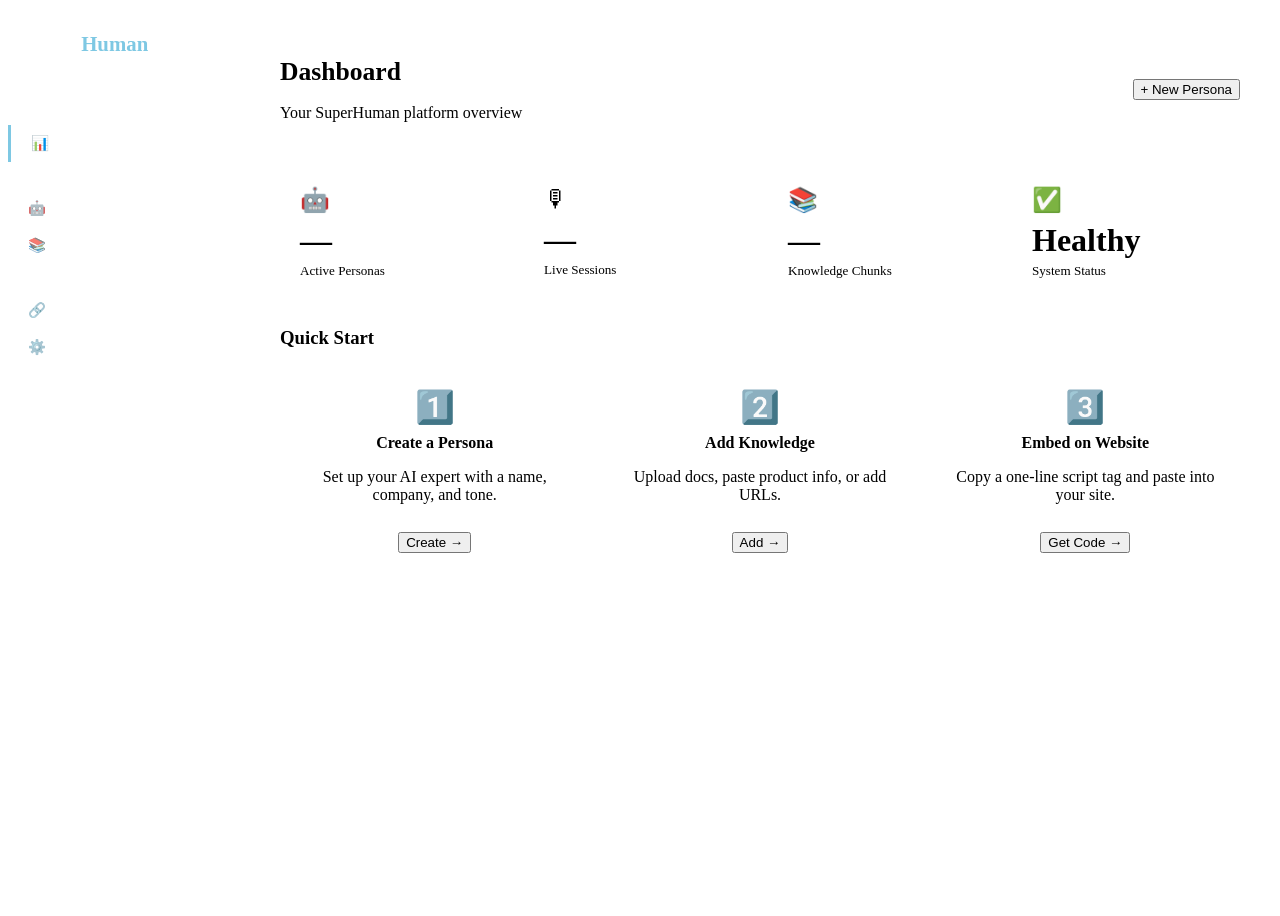
==== frontend/admin.html @ 38112d13 "Initial commit: SuperHuman AI persona platform" ====
<!DOCTYPE html>
<html lang="en">
<head>
  <meta charset="UTF-8" />
  <meta name="viewport" content="width=device-width, initial-scale=1.0" />
  <title>SuperHuman — Admin Panel</title>
  <link rel="preconnect" href="https://fonts.googleapis.com" />
  <link href="https://fonts.googleapis.com/css2?family=Inter:wght@400;500;600;700&display=swap" rel="stylesheet" />
  <link rel="stylesheet" href="/static/styles.css" />
  <style>
    body { background: var(--gray-100); padding: 0; }

    /* ── Sidebar layout ─────────────────────────────────────────── */
    .app { display: grid; grid-template-columns: 240px 1fr; min-height: 100vh; }

    .sidebar { background: var(--navy); color: white; padding: 24px 0; display: flex; flex-direction: column; }
    .sidebar-logo { padding: 0 20px 24px; font-size: 1.3rem; font-weight: 800; border-bottom: 1px solid rgba(255,255,255,0.1); }
    .sidebar-logo span { color: #7EC8E3; }
    .sidebar-menu { padding: 16px 0; flex: 1; }
    .menu-item { display: flex; align-items: center; gap: 10px; padding: 10px 20px; color: rgba(255,255,255,0.7); font-size: 0.9rem; font-weight: 500; cursor: pointer; transition: all 0.2s; text-decoration: none; }
    .menu-item:hover, .menu-item.active { color: white; background: rgba(255,255,255,0.08); border-left: 3px solid #7EC8E3; }
    .menu-item.active { background: rgba(255,255,255,0.1); }
    .menu-section { padding: 12px 20px 4px; font-size: 0.72rem; color: rgba(255,255,255,0.4); text-transform: uppercase; letter-spacing: 1px; }

    .main { padding: 32px; overflow-y: auto; }
    .page { display: none; }
    .page.active { display: block; }

    /* ── Page header ─────────────────────────────────────────────── */
    .page-header { margin-bottom: 28px; display: flex; align-items: center; justify-content: space-between; }
    .page-header h1 { font-size: 1.6rem; }
    .page-header p { color: var(--gray-600); margin-top: 4px; }

    /* ── Stats row ───────────────────────────────────────────────── */
    .stats-grid { display: grid; grid-template-columns: repeat(4, 1fr); gap: 16px; margin-bottom: 28px; }
    .stat-card { background: white; border-radius: var(--radius); padding: 20px; box-shadow: var(--shadow-sm); }
    .stat-value { font-size: 2rem; font-weight: 800; color: var(--navy); }
    .stat-label { font-size: 0.82rem; color: var(--gray-600); margin-top: 4px; }
    .stat-icon { font-size: 1.5rem; margin-bottom: 8px; }

    /* ── Persona cards ───────────────────────────────────────────── */
    .personas-grid { display: grid; grid-template-columns: repeat(auto-fill, minmax(280px, 1fr)); gap: 20px; }
    .persona-card { background: white; border-radius: var(--radius); padding: 24px; box-shadow: var(--shadow-sm); transition: box-shadow 0.2s; cursor: pointer; position: relative; }
    .persona-card:hover { box-shadow: var(--shadow-md); }
    .persona-avatar { width: 56px; height: 56px; border-radius: 50%; background: linear-gradient(135deg, #2E86AB, #1F4E79); display: flex; align-items: center; justify-content: center; font-size: 1.8rem; margin-bottom: 12px; }
    .persona-name { font-size: 1.1rem; font-weight: 700; color: var(--navy); }
    .persona-company { font-size: 0.85rem; color: var(--gray-600); }
    .persona-actions { display: flex; gap: 8px; margin-top: 16px; }
    .add-persona-card { border: 2px dashed var(--gray-300); background: transparent; box-shadow: none; display: flex; flex-direction: column; align-items: center; justify-content: center; min-height: 160px; color: var(--gray-600); gap: 8px; }
    .add-persona-card:hover { border-color: var(--accent); color: var(--accent); }

    /* ── Knowledge panel ─────────────────────────────────────────── */
    .knowledge-layout { display: grid; grid-template-columns: 1fr 380px; gap: 24px; align-items: start; }
    .tab-bar { display: flex; gap: 4px; background: var(--gray-100); padding: 4px; border-radius: var(--radius-sm); margin-bottom: 20px; }
    .tab { flex: 1; text-align: center; padding: 8px; border-radius: 4px; font-size: 0.85rem; font-weight: 600; cursor: pointer; color: var(--gray-600); }
    .tab.active { background: white; color: var(--navy); box-shadow: var(--shadow-sm); }

    /* ── Knowledge list ──────────────────────────────────────────── */
    .knowledge-list { display: flex; flex-direction: column; gap: 8px; }
    .knowledge-item { background: white; border-radius: var(--radius-sm); padding: 14px 16px; display: flex; align-items: center; justify-content: space-between; box-shadow: var(--shadow-sm); }
    .knowledge-item-title { font-weight: 600; font-size: 0.9rem; }
    .knowledge-item-meta { font-size: 0.78rem; color: var(--gray-600); margin-top: 2px; }

    /* ── Embed code ──────────────────────────────────────────────── */
    .code-block { background: #1e293b; color: #e2e8f0; border-radius: var(--radius-sm); padding: 16px; font-family: 'Fira Code', monospace; font-size: 0.82rem; line-height: 1.6; overflow-x: auto; position: relative; }
    .copy-btn { position: absolute; top: 8px; right: 8px; background: rgba(255,255,255,0.1); border: none; color: white; padding: 4px 10px; border-radius: 4px; font-size: 0.75rem; cursor: pointer; }
    .copy-btn:hover { background: rgba(255,255,255,0.2); }

    /* ── Responsive ──────────────────────────────────────────────── */
    @media (max-width: 900px) {
      .app { grid-template-columns: 1fr; }
      .sidebar { display: none; }
      .stats-grid { grid-template-columns: repeat(2, 1fr); }
      .knowledge-layout { grid-template-columns: 1fr; }
    }
  </style>
</head>
<body>
<div class="app">

  <!-- ── Sidebar ─────────────────────────────────────────────────────── -->
  <nav class="sidebar">
    <div class="sidebar-logo">Super<span>Human</span></div>
    <div class="sidebar-menu">
      <div class="menu-section">Overview</div>
      <a class="menu-item active" onclick="showPage('dashboard')">📊 Dashboard</a>
      <div class="menu-section">Personas</div>
      <a class="menu-item" onclick="showPage('personas')">🤖 Personas</a>
      <a class="menu-item" onclick="showPage('knowledge')">📚 Knowledge Base</a>
      <div class="menu-section">Integrations</div>
      <a class="menu-item" onclick="showPage('embed')">🔗 Embed Widget</a>
      <a class="menu-item" onclick="showPage('settings')">⚙️ Settings</a>
    </div>
    <div style="padding:20px;border-top:1px solid rgba(255,255,255,0.1);">
      <a href="/" class="menu-item" style="padding:8px 0;font-size:0.82rem;">← Back to Demo</a>
    </div>
  </nav>

  <!-- ── Main ────────────────────────────────────────────────────────── -->
  <main class="main">

    <!-- Dashboard -->
    <div class="page active" id="page-dashboard">
      <div class="page-header">
        <div><h1>Dashboard</h1><p>Your SuperHuman platform overview</p></div>
        <button class="btn btn-primary" onclick="showPage('personas')">+ New Persona</button>
      </div>

      <div class="stats-grid">
        <div class="stat-card">
          <div class="stat-icon">🤖</div>
          <div class="stat-value" id="stat-personas">—</div>
          <div class="stat-label">Active Personas</div>
        </div>
        <div class="stat-card">
          <div class="stat-icon">🎙</div>
          <div class="stat-value" id="stat-sessions">—</div>
          <div class="stat-label">Live Sessions</div>
        </div>
        <div class="stat-card">
          <div class="stat-icon">📚</div>
          <div class="stat-value" id="stat-knowledge">—</div>
          <div class="stat-label">Knowledge Chunks</div>
        </div>
        <div class="stat-card">
          <div class="stat-icon">✅</div>
          <div class="stat-value" style="color:var(--green);" id="stat-health">Healthy</div>
          <div class="stat-label">System Status</div>
        </div>
      </div>

      <div class="card">
        <div class="card-header"><h3>Quick Start</h3></div>
        <div style="display:grid;grid-template-columns:repeat(3,1fr);gap:16px;">
          <div style="text-align:center;padding:20px;">
            <div style="font-size:2rem;margin-bottom:8px;">1️⃣</div>
            <div style="font-weight:600;margin-bottom:4px;">Create a Persona</div>
            <p class="text-sm">Set up your AI expert with a name, company, and tone.</p>
            <button class="btn btn-ghost" style="margin-top:12px;" onclick="showPage('personas')">Create →</button>
          </div>
          <div style="text-align:center;padding:20px;">
            <div style="font-size:2rem;margin-bottom:8px;">2️⃣</div>
            <div style="font-weight:600;margin-bottom:4px;">Add Knowledge</div>
            <p class="text-sm">Upload docs, paste product info, or add URLs.</p>
            <button class="btn btn-ghost" style="margin-top:12px;" onclick="showPage('knowledge')">Add →</button>
          </div>
          <div style="text-align:center;padding:20px;">
            <div style="font-size:2rem;margin-bottom:8px;">3️⃣</div>
            <div style="font-weight:600;margin-bottom:4px;">Embed on Website</div>
            <p class="text-sm">Copy a one-line script tag and paste into your site.</p>
            <button class="btn btn-ghost" style="margin-top:12px;" onclick="showPage('embed')">Get Code →</button>
          </div>
        </div>
      </div>
    </div>

    <!-- Personas -->
    <div class="page" id="page-personas">
      <div class="page-header">
        <div><h1>Personas</h1><p>Manage your AI experts</p></div>
      </div>
      <div class="personas-grid" id="personas-grid">
        <div class="persona-card add-persona-card" onclick="openPersonaModal()">
          <div style="font-size:2rem;">➕</div>
          <div style="font-weight:600;">Create Persona</div>
          <div class="text-sm text-muted">Set up a new AI expert</div>
        </div>
      </div>
    </div>

    <!-- Knowledge -->
    <div class="page" id="page-knowledge">
      <div class="page-header">
        <div><h1>Knowledge Base</h1><p>Train your personas with product information</p></div>
      </div>
      <div style="margin-bottom:16px;">
        <label class="form-label">Select Persona</label>
        <select class="form-select" id="kb-persona-select" style="max-width:300px;" onchange="loadKnowledgeStats()">
          <option value="default">Default Persona</option>
        </select>
      </div>
      <div class="knowledge-layout">
        <div>
          <div class="tab-bar">
            <div class="tab active" onclick="switchKbTab('text', this)">✏️ Paste Text</div>
            <div class="tab" onclick="switchKbTab('url', this)">🌐 From URL</div>
            <div class="tab" onclick="switchKbTab('file', this)">📄 Upload File</div>
          </div>

          <!-- Text input -->
          <div id="kb-tab-text" class="card">
            <div class="form-group">
              <label class="form-label">Title (optional)</label>
              <input type="text" id="kb-title" class="form-input" placeholder="e.g. Product Pricing FAQ" />
            </div>
            <div class="form-group">
              <label class="form-label">Content</label>
              <textarea id="kb-text-content" class="form-textarea" style="min-height:200px;" placeholder="Paste your product documentation, FAQs, pricing details, objection handling scripts..."></textarea>
            </div>
            <button class="btn btn-primary" onclick="addKnowledge('text')">💾 Add to Knowledge Base</button>
          </div>

          <!-- URL input -->
          <div id="kb-tab-url" class="card hidden">
            <div class="form-group">
              <label class="form-label">URL to scrape</label>
              <input type="url" id="kb-url" class="form-input" placeholder="https://yoursite.com/product-page" />
            </div>
            <div class="form-group">
              <label class="form-label">Title (optional)</label>
              <input type="text" id="kb-url-title" class="form-input" placeholder="e.g. Product Overview Page" />
            </div>
            <button class="btn btn-primary" onclick="addKnowledge('url')">🌐 Fetch & Index URL</button>
          </div>

          <!-- File upload -->
          <div id="kb-tab-file" class="card hidden">
            <div id="drop-zone" style="border:2px dashed var(--gray-300);border-radius:var(--radius);padding:40px;text-align:center;cursor:pointer;transition:all 0.2s;" onclick="document.getElementById('file-input').click()">
              <div style="font-size:2.5rem;margin-bottom:8px;">📄</div>
              <div style="font-weight:600;">Drop file here or click to browse</div>
              <div class="text-sm text-muted mt-4">Supports .txt, .md, .pdf files</div>
            </div>
            <input type="file" id="file-input" style="display:none;" accept=".txt,.md,.pdf" onchange="handleFileUpload()" />
          </div>
        </div>

        <!-- Knowledge stats sidebar -->
        <div>
          <div class="card">
            <h3 style="margin-bottom:16px;">📊 Knowledge Stats</h3>
            <div style="display:flex;flex-direction:column;gap:8px;">
              <div style="display:flex;justify-content:space-between;padding:8px 0;border-bottom:1px solid var(--gray-200);">
                <span class="text-sm">Indexed Chunks</span>
                <span class="text-sm" id="kb-chunk-count" style="font-weight:700;color:var(--navy);">—</span>
              </div>
              <div style="display:flex;justify-content:space-between;padding:8px 0;border-bottom:1px solid var(--gray-200);">
                <span class="text-sm">Status</span>
                <span class="badge badge-green" id="kb-status">Active</span>
              </div>
            </div>
            <button class="btn btn-danger w-full" style="margin-top:16px;" onclick="clearKnowledge()">🗑 Clear All Knowledge</button>
          </div>

          <!-- Test retrieval -->
          <div class="card mt-4">
            <h3 style="margin-bottom:12px;">🔍 Test Retrieval</h3>
            <p class="text-sm" style="margin-bottom:12px;">Ask a question to test what your persona knows.</p>
            <div class="form-group">
              <input type="text" id="test-query" class="form-input" placeholder="What is your pricing?" />
            </div>
            <button class="btn btn-ghost w-full" onclick="testRetrieval()">Test</button>
            <div id="test-result" class="hidden" style="margin-top:12px;padding:12px;background:var(--gray-100);border-radius:var(--radius-sm);font-size:0.85rem;line-height:1.6;"></div>
          </div>
        </div>
      </div>
    </div>

    <!-- Embed Widget -->
    <div class="page" id="page-embed">
      <div class="page-header">
        <div><h1>Embed Widget</h1><p>Add your AI persona to any website in 60 seconds</p></div>
      </div>

      <div style="display:grid;grid-template-columns:1fr 1fr;gap:24px;">
        <div>
          <div class="card" style="margin-bottom:20px;">
            <h3 style="margin-bottom:4px;">1. Choose your persona</h3>
            <p class="text-sm" style="margin-bottom:12px;">Select which AI expert to show on your website.</p>
            <select class="form-select" id="embed-persona-select" onchange="updateEmbedCode()">
              <option value="default">Default Persona</option>
            </select>
          </div>

          <div class="card" style="margin-bottom:20px;">
            <h3 style="margin-bottom:4px;">2. Customize appearance</h3>
            <p class="text-sm" style="margin-bottom:12px;"></p>
            <div class="form-group">
              <label class="form-label">Button position</label>
              <select class="form-select" id="embed-position" onchange="updateEmbedCode()">
                <option value="bottom-right">Bottom right</option>
                <option value="bottom-left">Bottom left</option>
                <option value="center">Center overlay</option>
              </select>
            </div>
            <div class="form-group">
              <label class="form-label">Accent color</label>
              <input type="color" id="embed-color" value="#2E86AB" style="width:100%;height:40px;border:none;border-radius:6px;cursor:pointer;" onchange="updateEmbedCode()" />
            </div>
            <div class="form-group">
              <label class="form-label">Button label</label>
              <input type="text" id="embed-label" class="form-input" value="Talk to our AI Expert" onchange="updateEmbedCode()" />
            </div>
          </div>

          <div class="card">
            <h3 style="margin-bottom:4px;">3. Copy & paste this code</h3>
            <p class="text-sm" style="margin-bottom:12px;">Add this snippet before the closing <code>&lt;/body&gt;</code> tag of your website.</p>
            <div class="code-block" id="embed-code-block">
              <button class="copy-btn" onclick="copyEmbedCode()">Copy</button>
              <pre id="embed-code-pre"></pre>
            </div>
          </div>
        </div>

        <div class="card">
          <h3 style="margin-bottom:12px;">Preview</h3>
          <div style="background:linear-gradient(135deg,#f0f4f8,#e8ecf0);border-radius:12px;height:400px;position:relative;display:flex;align-items:flex-end;justify-content:flex-end;padding:20px;">
            <div style="text-align:center;position:absolute;top:50%;left:50%;transform:translate(-50%,-50%);color:#aaa;">
              <div style="font-size:2rem;">🌐</div>
              <div style="font-size:0.85rem;">Your website here</div>
            </div>
            <div id="embed-preview-btn" style="background:#2E86AB;color:white;padding:12px 20px;border-radius:24px;font-weight:600;font-size:0.9rem;box-shadow:0 4px 20px rgba(46,134,171,0.4);cursor:pointer;display:flex;align-items:center;gap:8px;">
              🤖 <span id="preview-btn-label">Talk to our AI Expert</span>
            </div>
          </div>
          <p class="text-sm text-muted mt-4">Widget will appear in the bottom-right corner of your website.</p>
        </div>
      </div>
    </div>

    <!-- Settings -->
    <div class="page" id="page-settings">
      <div class="page-header">
        <div><h1>Settings</h1><p>Configure your SuperHuman platform</p></div>
      </div>
      <div class="card" style="max-width:600px;">
        <h3 style="margin-bottom:16px;">API Configuration</h3>
        <div class="form-group">
          <label class="form-label">Backend URL</label>
          <input type="url" class="form-input" id="settings-api-url" placeholder="http://localhost:8000" />
          <div class="text-sm text-muted" style="margin-top:4px;">Your deployed Railway.app URL</div>
        </div>
        <button class="btn btn-primary" onclick="saveSettings()">Save Settings</button>
      </div>
    </div>

  </main>
</div>

<!-- Persona Modal -->
<div id="persona-modal" style="display:none;position:fixed;inset:0;background:rgba(0,0,0,0.5);z-index:200;align-items:center;justify-content:center;">
  <div class="card" style="width:100%;max-width:480px;margin:16px;">
    <h2 style="margin-bottom:20px;" id="modal-title">Create Persona</h2>
    <input type="hidden" id="modal-persona-id" value="" />
    <div class="form-group">
      <label class="form-label">Persona ID (unique, no spaces)</label>
      <input type="text" id="modal-id" class="form-input" placeholder="e.g. sales-rep" />
    </div>
    <div class="form-group">
      <label class="form-label">Display Name</label>
      <input type="text" id="modal-name" class="form-input" placeholder="e.g. Sarah" />
    </div>
    <div class="form-group">
      <label class="form-label">Company Name</label>
      <input type="text" id="modal-company" class="form-input" placeholder="e.g. Acme Corp" />
    </div>
    <div class="form-group">
      <label class="form-label">Tone</label>
      <select id="modal-tone" class="form-select">
        <option value="professional">Professional</option>
        <option value="friendly">Friendly</option>
        <option value="casual">Casual</option>
        <option value="formal">Formal</option>
      </select>
    </div>
    <div style="display:flex;gap:12px;margin-top:8px;">
      <button class="btn btn-primary flex-1" onclick="savePersona()">Save Persona</button>
      <button class="btn btn-ghost" onclick="closePersonaModal()">Cancel</button>
    </div>
  </div>
</div>

<div class="toast-container" id="toast-container"></div>

<script>
const API_BASE = localStorage.getItem('sh_api_url') || '';

// ── Navigation ────────────────────────────────────────────────────────────
function showPage(id) {
  document.querySelectorAll('.page').forEach(p => p.classList.remove('active'));
  document.querySelectorAll('.menu-item').forEach(m => m.classList.remove('active'));
  document.getElementById(`page-${id}`)?.classList.add('active');
  if (id === 'knowledge') loadKnowledgeStats();
  if (id === 'dashboard') loadDashboard();
  if (id === 'personas') loadPersonas();
  if (id === 'embed') { loadPersonasIntoSelects(); updateEmbedCode(); }
}

// ── Toast ─────────────────────────────────────────────────────────────────
function toast(msg, type = '') {
  const c = document.getElementById('toast-container');
  const t = document.createElement('div');
  t.className = `toast ${type}`;
  t.textContent = msg;
  c.appendChild(t);
  setTimeout(() => t.remove(), 4000);
}

// ── Dashboard ─────────────────────────────────────────────────────────────
async function loadDashboard() {
  try {
    const [health, personas] = await Promise.all([
      fetch(`${API_BASE}/health`).then(r => r.json()),
      fetch(`${API_BASE}/api/personas`).then(r => r.json()),
    ]);
    document.getElementById('stat-personas').textContent = personas.personas?.length ?? '—';
    document.getElementById('stat-sessions').textContent = health.services?.active_sessions ?? 0;
    document.getElementById('stat-health').textContent = health.status === 'healthy' ? '✅ Healthy' : '⚠ Issue';

    // Get total knowledge chunks across all personas
    let chunks = 0;
    for (const p of (personas.personas || [])) {
      const stats = await fetch(`${API_BASE}/api/knowledge/stats/${p.persona_id}`).then(r => r.json());
      chunks += stats.chunk_count || 0;
    }
    document.getElementById('stat-knowledge').textContent = chunks;
  } catch (e) { /* backend not connected yet */ }
}

// ── Personas ──────────────────────────────────────────────────────────────
async function loadPersonas() {
  try {
    const data = await fetch(`${API_BASE}/api/personas`).then(r => r.json());
    const grid = document.getElementById('personas-grid');
    grid.innerHTML = '';

    for (const p of data.personas || []) {
      const card = document.createElement('div');
      card.className = 'persona-card';
      card.innerHTML = `
        <div class="persona-avatar">🤖</div>
        <div class="persona-name">${p.persona_name}</div>
        <div class="persona-company">${p.company_name}</div>
        <div class="persona-actions">
          <a class="btn btn-ghost" href="/?persona=${p.persona_id}" target="_blank">▶ Demo</a>
          <button class="btn btn-ghost" onclick="editPersona('${p.persona_id}')">Edit</button>
          ${p.persona_id !== 'default' ? `<button class="btn btn-danger" onclick="deletePersona('${p.persona_id}')">Delete</button>` : ''}
        </div>
      `;
      grid.appendChild(card);
    }

    // Add card
    const addCard = document.createElement('div');
    addCard.className = 'persona-card add-persona-card';
    addCard.innerHTML = `<div style="font-size:2rem;">➕</div><div style="font-weight:600;">Create Persona</div>`;
    addCard.onclick = openPersonaModal;
    grid.appendChild(addCard);

    loadPersonasIntoSelects();
  } catch (e) { toast('Could not load personas — is the backend running?', 'error'); }
}

async function loadPersonasIntoSelects() {
  try {
    const data = await fetch(`${API_BASE}/api/personas`).then(r => r.json());
    ['kb-persona-select', 'embed-persona-select'].forEach(id => {
      const sel = document.getElementById(id);
      if (!sel) return;
      sel.innerHTML = '';
      for (const p of data.personas || []) {
        const opt = document.createElement('option');
        opt.value = p.persona_id;
        opt.textContent = `${p.persona_name} (${p.company_name})`;
        sel.appendChild(opt);
      }
    });
  } catch (e) {}
}

function openPersonaModal(personaId = null) {
  document.getElementById('modal-id').value = '';
  document.getElementById('modal-name').value = '';
  document.getElementById('modal-company').value = '';
  document.getElementById('modal-persona-id').value = personaId || '';
  document.getElementById('modal-title').textContent = personaId ? 'Edit Persona' : 'Create Persona';
  document.getElementById('persona-modal').style.display = 'flex';
}

function closePersonaModal() {
  document.getElementById('persona-modal').style.display = 'none';
}

async function editPersona(personaId) {
  const p = await fetch(`${API_BASE}/api/personas/${personaId}`).then(r => r.json());
  document.getElementById('modal-persona-id').value = personaId;
  document.getElementById('modal-id').value = personaId;
  document.getElementById('modal-name').value = p.persona_name;
  document.getElementById('modal-company').value = p.company_name;
  document.getElementById('modal-tone').value = p.tone || 'professional';
  document.getElementById('modal-title').textContent = 'Edit Persona';
  document.getElementById('persona-modal').style.display = 'flex';
}

async function savePersona() {
  const id = document.getElementById('modal-id').value.trim().replace(/\s+/g, '-').toLowerCase();
  const existing = document.getElementById('modal-persona-id').value;
  if (!id) { toast('Persona ID is required', 'error'); return; }

  const payload = {
    persona_id: id,
    persona_name: document.getElementById('modal-name').value.trim() || 'Alex',
    company_name: document.getElementById('modal-company').value.trim() || 'our company',
    tone: document.getElementById('modal-tone').value,
  };

  const method = existing ? 'PUT' : 'POST';
  const url = existing ? `${API_BASE}/api/personas/${existing}` : `${API_BASE}/api/personas`;

  try {
    const resp = await fetch(url, { method, headers: { 'Content-Type': 'application/json' }, body: JSON.stringify(payload) });
    if (!resp.ok) throw new Error(await resp.text());
    closePersonaModal();
    loadPersonas();
    toast('Persona saved!', 'success');
  } catch (e) { toast(`Error: ${e.message}`, 'error'); }
}

async function deletePersona(personaId) {
  if (!confirm(`Delete persona ${personaId}? This also deletes all their knowledge.`)) return;
  await fetch(`${API_BASE}/api/personas/${personaId}`, { method: 'DELETE' });
  loadPersonas();
  toast('Persona deleted');
}

// ── Knowledge ─────────────────────────────────────────────────────────────
function switchKbTab(tab, el) {
  document.querySelectorAll('.tab').forEach(t => t.classList.remove('active'));
  el.classList.add('active');
  document.getElementById('kb-tab-text').classList.add('hidden');
  document.getElementById('kb-tab-url').classList.add('hidden');
  document.getElementById('kb-tab-file').classList.add('hidden');
  document.getElementById(`kb-tab-${tab}`).classList.remove('hidden');
}

async function loadKnowledgeStats() {
  const personaId = document.getElementById('kb-persona-select')?.value || 'default';
  try {
    const stats = await fetch(`${API_BASE}/api/knowledge/stats/${personaId}`).then(r => r.json());
    document.getElementById('kb-chunk-count').textContent = stats.chunk_count;
    document.getElementById('kb-status').textContent = stats.chunk_count > 0 ? 'Active' : 'Empty';
  } catch (e) {}
}

async function addKnowledge(type) {
  const personaId = document.getElementById('kb-persona-select').value || 'default';
  let payload;

  if (type === 'text') {
    const content = document.getElementById('kb-text-content').value.trim();
    if (!content) { toast('Please paste some content first', 'error'); return; }
    payload = { persona_id: personaId, source_type: 'text', content, title: document.getElementById('kb-title').value.trim() };
  } else if (type === 'url') {
    const url = document.getElementById('kb-url').value.trim();
    if (!url) { toast('Please enter a URL', 'error'); return; }
    payload = { persona_id: personaId, source_type: 'url', content: url, title: document.getElementById('kb-url-title').value.trim() };
  }

  try {
    const resp = await fetch(`${API_BASE}/api/knowledge/add`, { method: 'POST', headers: { 'Content-Type': 'application/json' }, body: JSON.stringify(payload) });
    const data = await resp.json();
    toast(`✅ Added ${data.chunks_stored} knowledge chunks`, 'success');
    loadKnowledgeStats();
  } catch (e) { toast(`Error: ${e.message}`, 'error'); }
}

async function handleFileUpload() {
  const file = document.getElementById('file-input').files[0];
  if (!file) return;
  const personaId = document.getElementById('kb-persona-select').value || 'default';
  const formData = new FormData();
  formData.append('file', file);
  formData.append('persona_id', personaId);
  formData.append('title', file.name);

  try {
    toast('Uploading and indexing file...');
    const resp = await fetch(`${API_BASE}/api/knowledge/upload`, { method: 'POST', body: formData });
    const data = await resp.json();
    toast(`✅ Indexed ${data.chunks_stored} chunks from ${file.name}`, 'success');
    loadKnowledgeStats();
  } catch (e) { toast(`Upload failed: ${e.message}`, 'error'); }
}

async function clearKnowledge() {
  const personaId = document.getElementById('kb-persona-select').value || 'default';
  if (!confirm(`Clear ALL knowledge for persona "${personaId}"? This cannot be undone.`)) return;
  await fetch(`${API_BASE}/api/knowledge/${personaId}`, { method: 'DELETE' });
  loadKnowledgeStats();
  toast('Knowledge cleared');
}

async function testRetrieval() {
  const query = document.getElementById('test-query').value.trim();
  const personaId = document.getElementById('kb-persona-select').value || 'default';
  if (!query) return;

  const resp = await fetch(`${API_BASE}/api/knowledge/query`, {
    method: 'POST',
    headers: { 'Content-Type': 'application/json' },
    body: JSON.stringify({ persona_id: personaId, query, top_k: 3 }),
  });
  const data = await resp.json();
  const result = document.getElementById('test-result');
  result.classList.remove('hidden');
  result.textContent = data.combined_context || 'No relevant knowledge found.';
}

// ── Embed code ────────────────────────────────────────────────────────────
function updateEmbedCode() {
  const personaId = document.getElementById('embed-persona-select')?.value || 'default';
  const position = document.getElementById('embed-position')?.value || 'bottom-right';
  const color = document.getElementById('embed-color')?.value || '#2E86AB';
  const label = document.getElementById('embed-label')?.value || 'Talk to our AI Expert';
  const apiUrl = API_BASE || 'https://your-railway-app.up.railway.app';

  const code = `<!-- SuperHuman AI Widget -->
<script src="${apiUrl}/sdk/superhuman-widget.js"
  data-persona="${personaId}"
  data-position="${position}"
  data-color="${encodeURIComponent(color)}"
  data-label="${encodeURIComponent(label)}"
  data-api="${apiUrl}">
<\/script>`;

  document.getElementById('embed-code-pre').textContent = code;
  const previewBtn = document.getElementById('embed-preview-btn');
  previewBtn.style.background = color;
  document.getElementById('preview-btn-label').textContent = label;
}

function copyEmbedCode() {
  const code = document.getElementById('embed-code-pre').textContent;
  navigator.clipboard.writeText(code).then(() => toast('Embed code copied!', 'success'));
}

// ── Settings ──────────────────────────────────────────────────────────────
function saveSettings() {
  const url = document.getElementById('settings-api-url').value.trim();
  localStorage.setItem('sh_api_url', url);
  toast('Settings saved — reload to apply', 'success');
}

// ── Init ──────────────────────────────────────────────────────────────────
document.getElementById('settings-api-url').value = localStorage.getItem('sh_api_url') || '';
loadDashboard();
updateEmbedCode();
</script>
</body>
</html>
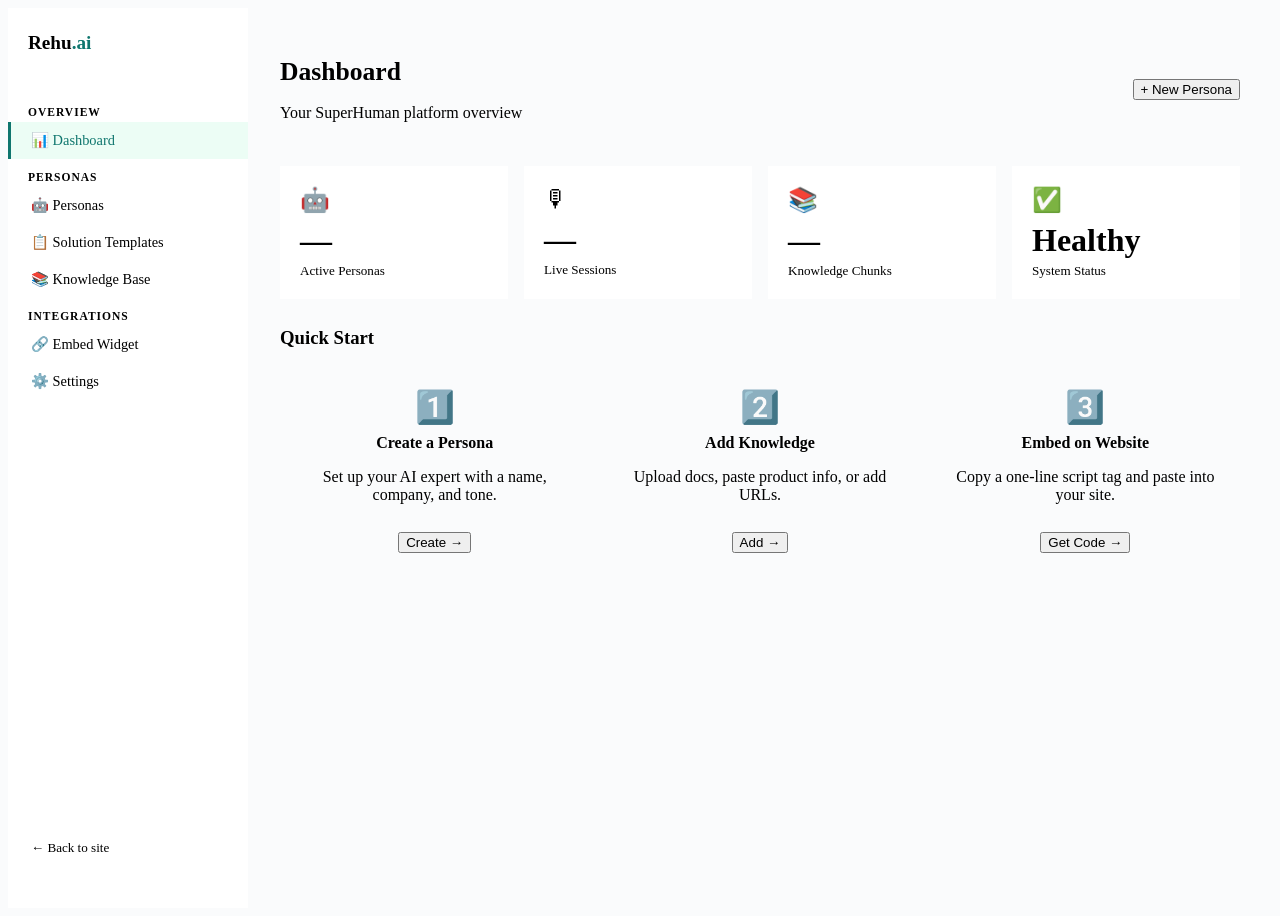
==== commit c52742a1: "Add solution templates and minimalist light UI" ====
--- a/frontend/admin.html
+++ b/frontend/admin.html
@@ -3,24 +3,23 @@
 <head>
   <meta charset="UTF-8" />
   <meta name="viewport" content="width=device-width, initial-scale=1.0" />
-  <title>SuperHuman — Admin Panel</title>
+  <title>Rehu.ai — Admin Panel</title>
   <link rel="preconnect" href="https://fonts.googleapis.com" />
   <link href="https://fonts.googleapis.com/css2?family=Inter:wght@400;500;600;700&display=swap" rel="stylesheet" />
   <link rel="stylesheet" href="/static/styles.css" />
   <style>
-    body { background: var(--gray-100); padding: 0; }
-
-    /* ── Sidebar layout ─────────────────────────────────────────── */
+    body { background: #FAFBFC; padding: 0; }
+
     .app { display: grid; grid-template-columns: 240px 1fr; min-height: 100vh; }
 
-    .sidebar { background: var(--navy); color: white; padding: 24px 0; display: flex; flex-direction: column; }
-    .sidebar-logo { padding: 0 20px 24px; font-size: 1.3rem; font-weight: 800; border-bottom: 1px solid rgba(255,255,255,0.1); }
-    .sidebar-logo span { color: #7EC8E3; }
+    .sidebar { background: #FFFFFF; color: var(--gray-900); padding: 24px 0; display: flex; flex-direction: column; border-right: 1px solid var(--gray-200); }
+    .sidebar-logo { padding: 0 20px 24px; font-size: 1.2rem; font-weight: 800; border-bottom: 1px solid var(--gray-200); color: var(--gray-900); }
+    .sidebar-logo span { color: #0F766E; }
     .sidebar-menu { padding: 16px 0; flex: 1; }
-    .menu-item { display: flex; align-items: center; gap: 10px; padding: 10px 20px; color: rgba(255,255,255,0.7); font-size: 0.9rem; font-weight: 500; cursor: pointer; transition: all 0.2s; text-decoration: none; }
-    .menu-item:hover, .menu-item.active { color: white; background: rgba(255,255,255,0.08); border-left: 3px solid #7EC8E3; }
-    .menu-item.active { background: rgba(255,255,255,0.1); }
-    .menu-section { padding: 12px 20px 4px; font-size: 0.72rem; color: rgba(255,255,255,0.4); text-transform: uppercase; letter-spacing: 1px; }
+    .menu-item { display: flex; align-items: center; gap: 10px; padding: 10px 20px; color: var(--gray-600); font-size: 0.9rem; font-weight: 500; cursor: pointer; transition: all 0.2s; text-decoration: none; border-left: 3px solid transparent; }
+    .menu-item:hover { color: var(--gray-900); background: var(--gray-100); }
+    .menu-item.active { color: #0F766E; background: #ECFDF5; border-left-color: #0F766E; }
+    .menu-section { padding: 12px 20px 4px; font-size: 0.72rem; color: var(--gray-600); text-transform: uppercase; letter-spacing: 1px; font-weight: 600; }
 
     .main { padding: 32px; overflow-y: auto; }
     .page { display: none; }
@@ -42,7 +41,7 @@
     .personas-grid { display: grid; grid-template-columns: repeat(auto-fill, minmax(280px, 1fr)); gap: 20px; }
     .persona-card { background: white; border-radius: var(--radius); padding: 24px; box-shadow: var(--shadow-sm); transition: box-shadow 0.2s; cursor: pointer; position: relative; }
     .persona-card:hover { box-shadow: var(--shadow-md); }
-    .persona-avatar { width: 56px; height: 56px; border-radius: 50%; background: linear-gradient(135deg, #2E86AB, #1F4E79); display: flex; align-items: center; justify-content: center; font-size: 1.8rem; margin-bottom: 12px; }
+    .persona-avatar { width: 56px; height: 56px; border-radius: 50%; background: #ECFDF5; display: flex; align-items: center; justify-content: center; font-size: 1.8rem; margin-bottom: 12px; }
     .persona-name { font-size: 1.1rem; font-weight: 700; color: var(--navy); }
     .persona-company { font-size: 0.85rem; color: var(--gray-600); }
     .persona-actions { display: flex; gap: 8px; margin-top: 16px; }
@@ -80,19 +79,20 @@
 
   <!-- ── Sidebar ─────────────────────────────────────────────────────── -->
   <nav class="sidebar">
-    <div class="sidebar-logo">Super<span>Human</span></div>
+    <div class="sidebar-logo">Rehu<span>.ai</span></div>
     <div class="sidebar-menu">
       <div class="menu-section">Overview</div>
       <a class="menu-item active" onclick="showPage('dashboard')">📊 Dashboard</a>
       <div class="menu-section">Personas</div>
       <a class="menu-item" onclick="showPage('personas')">🤖 Personas</a>
+      <a class="menu-item" onclick="showPage('templates')">📋 Solution Templates</a>
       <a class="menu-item" onclick="showPage('knowledge')">📚 Knowledge Base</a>
       <div class="menu-section">Integrations</div>
       <a class="menu-item" onclick="showPage('embed')">🔗 Embed Widget</a>
       <a class="menu-item" onclick="showPage('settings')">⚙️ Settings</a>
     </div>
-    <div style="padding:20px;border-top:1px solid rgba(255,255,255,0.1);">
-      <a href="/" class="menu-item" style="padding:8px 0;font-size:0.82rem;">← Back to Demo</a>
+    <div style="padding:20px;border-top:1px solid var(--gray-200);">
+      <a href="/" class="menu-item" style="padding:8px 0;font-size:0.82rem;">← Back to site</a>
     </div>
   </nav>
 
@@ -155,6 +155,13 @@
     </div>
 
     <!-- Personas -->
+    <div class="page" id="page-templates">
+      <div class="page-header">
+        <div><h1>Solution Templates</h1><p>Pre-built vertical personas — HR, onboarding, support, sales, and more</p></div>
+      </div>
+      <div class="personas-grid" id="templates-grid"></div>
+    </div>
+
     <div class="page" id="page-personas">
       <div class="page-header">
         <div><h1>Personas</h1><p>Manage your AI experts</p></div>
@@ -342,6 +349,12 @@
   <div class="card" style="width:100%;max-width:480px;margin:16px;">
     <h2 style="margin-bottom:20px;" id="modal-title">Create Persona</h2>
     <input type="hidden" id="modal-persona-id" value="" />
+    <div class="form-group" id="modal-template-group">
+      <label class="form-label">Start from template (optional)</label>
+      <select id="modal-template" class="form-select" onchange="applyTemplate()">
+        <option value="">— Blank persona —</option>
+      </select>
+    </div>
     <div class="form-group">
       <label class="form-label">Persona ID (unique, no spaces)</label>
       <input type="text" id="modal-id" class="form-input" placeholder="e.g. sales-rep" />
@@ -383,6 +396,7 @@
   if (id === 'knowledge') loadKnowledgeStats();
   if (id === 'dashboard') loadDashboard();
   if (id === 'personas') loadPersonas();
+  if (id === 'templates') loadTemplates();
   if (id === 'embed') { loadPersonasIntoSelects(); updateEmbedCode(); }
 }
 
@@ -417,6 +431,53 @@
   } catch (e) { /* backend not connected yet */ }
 }
 
+// ── Solution templates ────────────────────────────────────────────────────
+async function loadTemplates() {
+  try {
+    const data = await fetch(`${API_BASE}/api/solutions`).then(r => r.json());
+    const grid = document.getElementById('templates-grid');
+    grid.innerHTML = '';
+    for (const s of data.solutions || []) {
+      const card = document.createElement('div');
+      card.className = 'persona-card';
+      card.innerHTML = `
+        <div class="persona-avatar">${s.icon}</div>
+        <div class="persona-name">${s.title}</div>
+        <div class="persona-company">${s.tagline}</div>
+        <div class="persona-actions">
+          ${s.coming_soon
+            ? '<span class="btn btn-ghost" style="opacity:.5">Coming soon</span>'
+            : `<a class="btn btn-primary" href="/call?persona=${s.persona_id}" target="_blank">▶ Try live</a>`}
+          <a class="btn btn-ghost" href="/solutions/${s.slug}" target="_blank">Details</a>
+        </div>`;
+      grid.appendChild(card);
+    }
+    const sel = document.getElementById('modal-template');
+    if (sel && sel.options.length <= 1) {
+      for (const s of data.solutions || []) {
+        const opt = document.createElement('option');
+        opt.value = s.slug;
+        opt.textContent = `${s.icon} ${s.title}`;
+        sel.appendChild(opt);
+      }
+    }
+  } catch (e) { toast('Could not load templates', 'error'); }
+}
+
+function applyTemplate() {
+  const slug = document.getElementById('modal-template')?.value;
+  if (!slug) return;
+  fetch(`${API_BASE}/api/solutions/${slug}`)
+    .then(r => r.json())
+    .then(s => {
+      if (!document.getElementById('modal-persona-id').value) {
+        document.getElementById('modal-id').value = s.persona_id + '-copy';
+        document.getElementById('modal-name').value = s.persona_name;
+      }
+      toast(`Template "${s.title}" applied — customize ID and company`, '');
+    });
+}
+
 // ── Personas ──────────────────────────────────────────────────────────────
 async function loadPersonas() {
   try {
@@ -432,7 +493,7 @@
         <div class="persona-name">${p.persona_name}</div>
         <div class="persona-company">${p.company_name}</div>
         <div class="persona-actions">
-          <a class="btn btn-ghost" href="/?persona=${p.persona_id}" target="_blank">▶ Demo</a>
+          <a class="btn btn-ghost" href="/call?persona=${p.persona_id}" target="_blank">▶ Demo</a>
           <button class="btn btn-ghost" onclick="editPersona('${p.persona_id}')">Edit</button>
           ${p.persona_id !== 'default' ? `<button class="btn btn-danger" onclick="deletePersona('${p.persona_id}')">Delete</button>` : ''}
         </div>
@@ -472,9 +533,12 @@
   document.getElementById('modal-id').value = '';
   document.getElementById('modal-name').value = '';
   document.getElementById('modal-company').value = '';
+  document.getElementById('modal-tone').value = 'professional';
+  if (document.getElementById('modal-template')) document.getElementById('modal-template').value = '';
   document.getElementById('modal-persona-id').value = personaId || '';
   document.getElementById('modal-title').textContent = personaId ? 'Edit Persona' : 'Create Persona';
   document.getElementById('persona-modal').style.display = 'flex';
+  loadTemplates();
 }
 
 function closePersonaModal() {
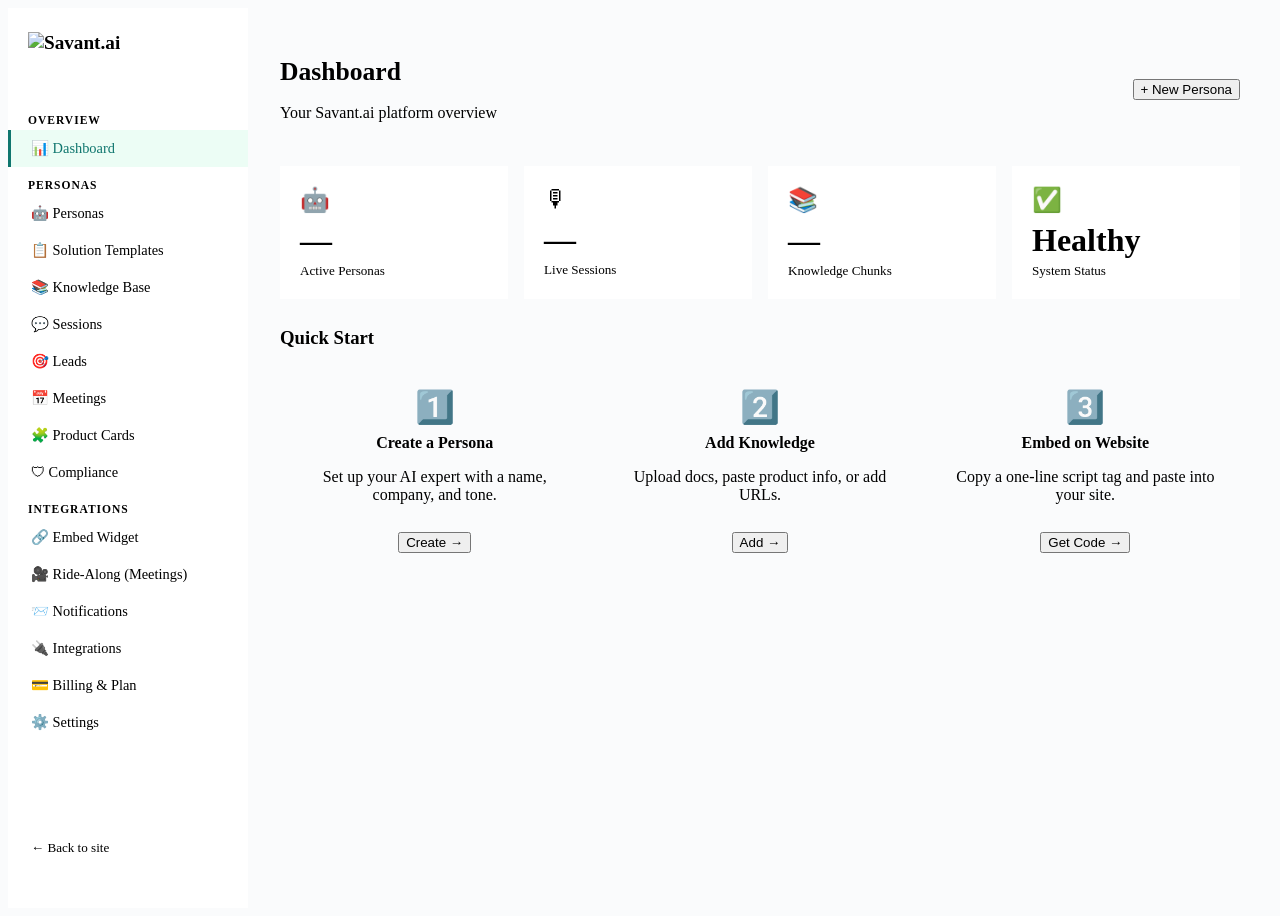
==== commit 6cc811a3: "Savant.ai cinematic homepage + real-time persona connections Frontend - Rewrite homepage.html as a s" ====
--- a/frontend/admin.html
+++ b/frontend/admin.html
@@ -3,7 +3,9 @@
 <head>
   <meta charset="UTF-8" />
   <meta name="viewport" content="width=device-width, initial-scale=1.0" />
-  <title>Rehu.ai — Admin Panel</title>
+  <title>The Smart Human.ai — Admin Panel</title>
+  <link rel="icon" type="image/svg+xml" href="/static/savant-icon.svg" />
+  <link rel="apple-touch-icon" href="/static/savant-icon.svg" />
   <link rel="preconnect" href="https://fonts.googleapis.com" />
   <link href="https://fonts.googleapis.com/css2?family=Inter:wght@400;500;600;700&display=swap" rel="stylesheet" />
   <link rel="stylesheet" href="/static/styles.css" />
@@ -13,7 +15,8 @@
     .app { display: grid; grid-template-columns: 240px 1fr; min-height: 100vh; }
 
     .sidebar { background: #FFFFFF; color: var(--gray-900); padding: 24px 0; display: flex; flex-direction: column; border-right: 1px solid var(--gray-200); }
-    .sidebar-logo { padding: 0 20px 24px; font-size: 1.2rem; font-weight: 800; border-bottom: 1px solid var(--gray-200); color: var(--gray-900); }
+    .sidebar-logo { padding: 0 20px 24px; font-size: 1.2rem; font-weight: 800; border-bottom: 1px solid var(--gray-200); color: var(--gray-900); display: flex; align-items: center; }
+    .sidebar-logo img { display: block; height: 30px; width: auto; max-width: 180px; }
     .sidebar-logo span { color: #0F766E; }
     .sidebar-menu { padding: 16px 0; flex: 1; }
     .menu-item { display: flex; align-items: center; gap: 10px; padding: 10px 20px; color: var(--gray-600); font-size: 0.9rem; font-weight: 500; cursor: pointer; transition: all 0.2s; text-decoration: none; border-left: 3px solid transparent; }
@@ -79,7 +82,7 @@
 
   <!-- ── Sidebar ─────────────────────────────────────────────────────── -->
   <nav class="sidebar">
-    <div class="sidebar-logo">Rehu<span>.ai</span></div>
+    <div class="sidebar-logo"><img src="/static/savant-logo.svg" alt="Savant.ai" /></div>
     <div class="sidebar-menu">
       <div class="menu-section">Overview</div>
       <a class="menu-item active" onclick="showPage('dashboard')">📊 Dashboard</a>
@@ -87,8 +90,17 @@
       <a class="menu-item" onclick="showPage('personas')">🤖 Personas</a>
       <a class="menu-item" onclick="showPage('templates')">📋 Solution Templates</a>
       <a class="menu-item" onclick="showPage('knowledge')">📚 Knowledge Base</a>
+      <a class="menu-item" onclick="showPage('sessions')">💬 Sessions</a>
+      <a class="menu-item" onclick="showPage('leads')">🎯 Leads</a>
+      <a class="menu-item" onclick="showPage('meetings')">📅 Meetings</a>
+      <a class="menu-item" onclick="showPage('product-cards')">🧩 Product Cards</a>
+      <a class="menu-item" onclick="showPage('compliance')">🛡 Compliance</a>
       <div class="menu-section">Integrations</div>
       <a class="menu-item" onclick="showPage('embed')">🔗 Embed Widget</a>
+      <a class="menu-item" href="/ride-along">🎥 Ride-Along (Meetings)</a>
+      <a class="menu-item" onclick="showPage('notifications')">📨 Notifications</a>
+      <a class="menu-item" onclick="showPage('integrations')">🔌 Integrations</a>
+      <a class="menu-item" onclick="showPage('billing')">💳 Billing & Plan</a>
       <a class="menu-item" onclick="showPage('settings')">⚙️ Settings</a>
     </div>
     <div style="padding:20px;border-top:1px solid var(--gray-200);">
@@ -102,7 +114,7 @@
     <!-- Dashboard -->
     <div class="page active" id="page-dashboard">
       <div class="page-header">
-        <div><h1>Dashboard</h1><p>Your SuperHuman platform overview</p></div>
+        <div><h1>Dashboard</h1><p>Your Savant.ai platform overview</p></div>
         <button class="btn btn-primary" onclick="showPage('personas')">+ New Persona</button>
       </div>
 
@@ -259,6 +271,148 @@
             <div id="test-result" class="hidden" style="margin-top:12px;padding:12px;background:var(--gray-100);border-radius:var(--radius-sm);font-size:0.85rem;line-height:1.6;"></div>
           </div>
         </div>
+      </div>
+    </div>
+
+    <!-- Sessions -->
+    <div class="page" id="page-sessions">
+      <div class="page-header">
+        <div><h1>Session History</h1><p>Conversation logs and lead capture from live calls</p></div>
+        <div style="display:flex;gap:10px;">
+          <button class="btn btn-ghost" onclick="loadSessions()">Refresh</button>
+          <a class="btn btn-primary" href="/api/sessions/history/export" download="sessions.csv">Export CSV</a>
+        </div>
+      </div>
+      <div class="card" style="padding:0;overflow:hidden;">
+        <table style="width:100%;border-collapse:collapse;font-size:0.88rem;">
+          <thead>
+            <tr style="background:var(--gray-100);text-align:left;">
+              <th style="padding:12px 16px;">Started</th>
+              <th style="padding:12px 16px;">Persona</th>
+              <th style="padding:12px 16px;">Visitor</th>
+              <th style="padding:12px 16px;">Email</th>
+              <th style="padding:12px 16px;">Messages</th>
+              <th style="padding:12px 16px;">Lang</th>
+              <th style="padding:12px 16px;"></th>
+            </tr>
+          </thead>
+          <tbody id="sessions-table-body">
+            <tr><td colspan="7" style="padding:24px;text-align:center;color:var(--gray-600);">Loading…</td></tr>
+          </tbody>
+        </table>
+      </div>
+      <div class="card mt-4 hidden" id="session-detail-panel" style="margin-top:20px;">
+        <div style="display:flex;justify-content:space-between;align-items:center;margin-bottom:16px;">
+          <h3 id="session-detail-title">Transcript</h3>
+          <button class="btn btn-ghost" onclick="closeSessionDetail()">Close</button>
+        </div>
+        <div id="session-detail-meta" class="text-sm" style="margin-bottom:16px;color:var(--gray-600);"></div>
+        <div id="session-detail-transcript" style="display:flex;flex-direction:column;gap:8px;max-height:400px;overflow-y:auto;"></div>
+      </div>
+    </div>
+
+    <!-- Leads -->
+    <div class="page" id="page-leads">
+      <div class="page-header">
+        <div><h1>Leads</h1><p>Qualified visitors, buying signals, and recommended follow-up</p></div>
+        <button class="btn btn-ghost" onclick="loadLeads()">Refresh</button>
+      </div>
+      <div class="card" style="padding:0;overflow:hidden;">
+        <table style="width:100%;border-collapse:collapse;font-size:0.88rem;">
+          <thead><tr style="background:var(--gray-100);text-align:left;">
+            <th style="padding:12px 16px;">Visitor</th>
+            <th style="padding:12px 16px;">Email</th>
+            <th style="padding:12px 16px;">Score</th>
+            <th style="padding:12px 16px;">Intent</th>
+            <th style="padding:12px 16px;">Next Action</th>
+            <th style="padding:12px 16px;">Session</th>
+          </tr></thead>
+          <tbody id="leads-table-body"><tr><td colspan="6" style="padding:24px;text-align:center;">Loading…</td></tr></tbody>
+        </table>
+      </div>
+    </div>
+
+    <!-- Meetings -->
+    <div class="page" id="page-meetings">
+      <div class="page-header">
+        <div><h1>Meeting Requests</h1><p>Follow-up requests captured by Aiza</p></div>
+        <div style="display:flex;gap:10px;">
+          <button class="btn btn-ghost" onclick="loadMeetings()">Refresh</button>
+          <a class="btn btn-primary" href="/api/meetings/export" download="meeting-requests.csv">Export CSV</a>
+        </div>
+      </div>
+      <div class="card" style="padding:0;overflow:hidden;">
+        <table style="width:100%;border-collapse:collapse;font-size:0.88rem;">
+          <thead><tr style="background:var(--gray-100);text-align:left;">
+            <th style="padding:12px 16px;">Created</th>
+            <th style="padding:12px 16px;">Visitor</th>
+            <th style="padding:12px 16px;">Email</th>
+            <th style="padding:12px 16px;">Preferred Time</th>
+            <th style="padding:12px 16px;">Topic</th>
+            <th style="padding:12px 16px;">Status</th>
+            <th style="padding:12px 16px;"></th>
+          </tr></thead>
+          <tbody id="meetings-table-body"><tr><td colspan="7" style="padding:24px;text-align:center;">Loading…</td></tr></tbody>
+        </table>
+      </div>
+    </div>
+
+    <!-- Product Cards -->
+    <div class="page" id="page-product-cards">
+      <div class="page-header">
+        <div><h1>Product Cards</h1><p>Visual product and service details Aiza can present during calls</p></div>
+      </div>
+      <div class="knowledge-layout">
+        <div class="card">
+          <h3 style="margin-bottom:16px;">Create / Update Card</h3>
+          <div class="form-group"><label class="form-label">Persona</label><select class="form-select" id="card-persona-select" onchange="loadProductCards()"></select></div>
+          <div class="form-group"><label class="form-label">Card ID</label><input class="form-input" id="card-id" placeholder="pricing"/></div>
+          <div class="form-group"><label class="form-label">Eyebrow</label><input class="form-input" id="card-eyebrow" placeholder="Website inbound superhuman"/></div>
+          <div class="form-group"><label class="form-label">Title</label><input class="form-input" id="card-title" placeholder="Pricing Plans"/></div>
+          <div class="form-group"><label class="form-label">Subtitle</label><textarea class="form-textarea" id="card-subtitle" placeholder="Short explanation shown in the call panel"></textarea></div>
+          <div class="form-group"><label class="form-label">Slide Image URLs</label><textarea class="form-textarea" id="card-slide-images" placeholder="/static/uploads/demo-slide-1.png&#10;/static/uploads/demo-slide-2.jpg"></textarea></div>
+          <div class="form-group">
+            <label class="form-label">Upload JPEG/PNG Slides</label>
+            <input class="form-input" id="card-slide-files" type="file" accept="image/png,image/jpeg,image/jpg,image/webp" multiple/>
+            <button class="btn btn-ghost" style="margin-top:8px;" onclick="uploadProductSlides()">Upload Slides</button>
+          </div>
+          <div class="form-group"><label class="form-label">Role & Goals Bullets</label><textarea class="form-textarea" id="card-bullets" placeholder="One bullet per line"></textarea></div>
+          <div class="form-group"><label class="form-label">Value Proposition Bullets</label><textarea class="form-textarea" id="card-values" placeholder="One bullet per line"></textarea></div>
+          <div class="form-group"><label class="form-label">Keywords (comma separated)</label><input class="form-input" id="card-keywords" placeholder="pricing,cost,plans"/></div>
+          <div class="form-group"><label class="form-label">CTA URL (optional)</label><input class="form-input" id="card-cta-url" placeholder="https://example.com/pricing"/></div>
+          <button class="btn btn-primary" onclick="saveProductCard()">Save Product Card</button>
+        </div>
+        <div class="card">
+          <h3 style="margin-bottom:16px;">Cards</h3>
+          <div id="product-cards-list" class="knowledge-list"></div>
+        </div>
+      </div>
+    </div>
+
+    <!-- Compliance -->
+    <div class="page" id="page-compliance">
+      <div class="page-header">
+        <div><h1>Compliance</h1><p>Consent, transcript retention, exports, and deletion controls</p></div>
+      </div>
+      <div class="card" style="max-width:760px;">
+        <div class="form-group">
+          <label class="form-label"><input type="checkbox" id="compliance-consent-required" checked/> Require consent before call</label>
+        </div>
+        <div class="form-group">
+          <label class="form-label">Consent Message</label>
+          <textarea id="compliance-consent-text" class="form-textarea" style="min-height:90px;"></textarea>
+        </div>
+        <div class="form-group">
+          <label class="form-label">Transcript Retention Days</label>
+          <input id="compliance-retention-days" type="number" min="1" max="3650" class="form-input" value="90"/>
+        </div>
+        <div class="form-group">
+          <label class="form-label"><input type="checkbox" id="compliance-store-audio"/> Store audio recordings (off by default)</label>
+        </div>
+        <div class="form-group">
+          <label class="form-label"><input type="checkbox" id="compliance-pii-redaction"/> Enable PII redaction flag</label>
+        </div>
+        <button class="btn btn-primary" onclick="saveComplianceSettings()">Save Compliance Settings</button>
       </div>
     </div>
 
@@ -295,7 +449,7 @@
             </div>
             <div class="form-group">
               <label class="form-label">Button label</label>
-              <input type="text" id="embed-label" class="form-input" value="Talk to our AI Expert" onchange="updateEmbedCode()" />
+              <input type="text" id="embed-label" class="form-input" value="Talk to our Expert" onchange="updateEmbedCode()" />
             </div>
           </div>
 
@@ -317,18 +471,112 @@
               <div style="font-size:0.85rem;">Your website here</div>
             </div>
             <div id="embed-preview-btn" style="background:#2E86AB;color:white;padding:12px 20px;border-radius:24px;font-weight:600;font-size:0.9rem;box-shadow:0 4px 20px rgba(46,134,171,0.4);cursor:pointer;display:flex;align-items:center;gap:8px;">
-              🤖 <span id="preview-btn-label">Talk to our AI Expert</span>
+              <span id="preview-btn-label">Talk to our Expert</span>
             </div>
           </div>
           <p class="text-sm text-muted mt-4">Widget will appear in the bottom-right corner of your website.</p>
         </div>
+      </div>
+    </div>
+
+    <!-- Notifications -->
+    <div class="page" id="page-notifications">
+      <div class="page-header">
+        <div><h1>Notifications</h1><p>Get a real-time email + webhook when Aiza captures a lead or meeting.</p></div>
+      </div>
+      <div class="card" style="max-width:680px;">
+        <div class="form-group">
+          <label class="form-label">Notification email (new lead)</label>
+          <input type="email" class="form-input" id="n-lead-email" placeholder="sales@yourcompany.com"/>
+        </div>
+        <div class="form-group">
+          <label class="form-label">Meeting email (defaults to lead email)</label>
+          <input type="email" class="form-input" id="n-meeting-email" placeholder="meetings@yourcompany.com"/>
+        </div>
+        <div class="form-group">
+          <label class="form-label">From email (must match your SMTP sender)</label>
+          <input type="email" class="form-input" id="n-from-email" placeholder="aiza@yourcompany.com"/>
+        </div>
+        <div class="form-group">
+          <label class="form-label">From name</label>
+          <input type="text" class="form-input" id="n-from-name" placeholder="Aiza @ Yourcompany"/>
+        </div>
+        <h3 style="margin-top:18px;">Outbound webhook</h3>
+        <div class="form-group">
+          <label class="form-label">Webhook URL (Zapier / Make / your endpoint)</label>
+          <input type="url" class="form-input" id="n-webhook-url" placeholder="https://hooks.zapier.com/…"/>
+          <div class="text-sm text-muted" style="margin-top:4px;">Payload posted as JSON with header <code>X-Savant-Event</code>. We send <code>X-Savant-Signature: sha256=…</code> if a secret is set.</div>
+        </div>
+        <div class="form-group">
+          <label class="form-label">Webhook signing secret (optional)</label>
+          <input type="text" class="form-input" id="n-webhook-secret" placeholder="leave blank to disable signing"/>
+        </div>
+        <h3 style="margin-top:18px;">Events</h3>
+        <label style="display:block;margin:6px 0;"><input type="checkbox" id="n-evt-lead"/> Lead captured</label>
+        <label style="display:block;margin:6px 0;"><input type="checkbox" id="n-evt-meeting"/> Meeting requested</label>
+        <label style="display:block;margin:6px 0;"><input type="checkbox" id="n-evt-session"/> Session ended (full transcript)</label>
+        <div style="display:flex;gap:12px;margin-top:18px;">
+          <button class="btn btn-primary" onclick="saveNotificationSettings()">Save</button>
+          <button class="btn btn-ghost" onclick="sendTestNotification()">Send test</button>
+        </div>
+      </div>
+    </div>
+
+    <!-- Integrations -->
+    <div class="page" id="page-integrations">
+      <div class="page-header">
+        <div><h1>Integrations</h1><p>Sync leads to your CRM and book meetings on your calendar.</p></div>
+      </div>
+      <div style="display:grid;gap:18px;grid-template-columns:repeat(auto-fit,minmax(320px,1fr));max-width:980px;">
+        <div class="card">
+          <h3 style="margin-bottom:6px;">HubSpot</h3>
+          <p class="text-sm text-muted">Push every new lead and meeting as a HubSpot Contact.</p>
+          <div id="hs-status" style="margin:14px 0;font-weight:600;">Loading…</div>
+          <div style="display:flex;gap:8px;">
+            <button class="btn btn-primary" onclick="connectHubspot()" id="hs-connect-btn">Connect HubSpot</button>
+            <button class="btn btn-ghost" onclick="disconnectHubspot()" id="hs-disconnect-btn" style="display:none;">Disconnect</button>
+          </div>
+        </div>
+        <div class="card">
+          <h3 style="margin-bottom:6px;">Google Calendar</h3>
+          <p class="text-sm text-muted">Aiza books a meeting directly on your calendar and sends a Google Meet link.</p>
+          <div id="gc-status" style="margin:14px 0;font-weight:600;">Loading…</div>
+          <div style="display:flex;gap:8px;">
+            <button class="btn btn-primary" onclick="connectGcal()" id="gc-connect-btn">Connect Google</button>
+            <button class="btn btn-ghost" onclick="disconnectGcal()" id="gc-disconnect-btn" style="display:none;">Disconnect</button>
+          </div>
+        </div>
+      </div>
+    </div>
+
+    <!-- Billing -->
+    <div class="page" id="page-billing">
+      <div class="page-header">
+        <div><h1>Billing & Plan</h1><p>Manage your subscription, usage and workspace URL.</p></div>
+      </div>
+      <div class="card" style="max-width:680px;">
+        <div id="billing-status">Loading…</div>
+        <div style="display:flex;gap:8px;margin-top:18px;flex-wrap:wrap;">
+          <a class="btn btn-primary" href="/pricing">View plans</a>
+          <button class="btn btn-ghost" onclick="openBillingPortal()">Open Stripe portal</button>
+        </div>
+      </div>
+      <div class="card" style="max-width:680px;margin-top:18px;">
+        <h3 style="margin-bottom:6px;">Workspace URL</h3>
+        <p class="text-sm text-muted">Pick a subdomain for your tenant. Your call page becomes <code id="tenant-url-preview">acme.savant.ai/call</code>.</p>
+        <div class="form-group">
+          <label class="form-label">Subdomain (a-z, 0-9, dashes)</label>
+          <input class="form-input" id="tenant-slug" placeholder="acme"/>
+        </div>
+        <div id="tenant-url" class="text-sm text-muted" style="margin-bottom:12px;"></div>
+        <button class="btn btn-primary" onclick="saveTenantSlug()">Save subdomain</button>
       </div>
     </div>
 
     <!-- Settings -->
     <div class="page" id="page-settings">
       <div class="page-header">
-        <div><h1>Settings</h1><p>Configure your SuperHuman platform</p></div>
+        <div><h1>Settings</h1><p>Configure your Savant.ai platform</p></div>
       </div>
       <div class="card" style="max-width:600px;">
         <h3 style="margin-bottom:16px;">API Configuration</h3>
@@ -376,6 +624,16 @@
         <option value="formal">Formal</option>
       </select>
     </div>
+    <div class="form-group">
+      <label class="form-label">Calendly booking link (optional)</label>
+      <input type="url" id="modal-calendly" class="form-input" placeholder="https://calendly.com/yourteam/intro" />
+      <div class="text-sm text-muted" style="margin-top:4px;">Aiza will share this link in chat when a visitor wants to book a meeting.</div>
+    </div>
+    <div class="form-group">
+      <label class="form-label">Notification email (optional)</label>
+      <input type="email" id="modal-notify-email" class="form-input" placeholder="sales@yourcompany.com" />
+      <div class="text-sm text-muted" style="margin-top:4px;">Override the default notification address for this persona.</div>
+    </div>
     <div style="display:flex;gap:12px;margin-top:8px;">
       <button class="btn btn-primary flex-1" onclick="savePersona()">Save Persona</button>
       <button class="btn btn-ghost" onclick="closePersonaModal()">Cancel</button>
@@ -387,6 +645,12 @@
 
 <script>
 const API_BASE = localStorage.getItem('sh_api_url') || '';
+function _authHeaders(extra) {
+  const token = localStorage.getItem('savant_token');
+  const h = Object.assign({}, extra || {});
+  if (token) h['Authorization'] = `Bearer ${token}`;
+  return h;
+}
 
 // ── Navigation ────────────────────────────────────────────────────────────
 function showPage(id) {
@@ -397,6 +661,14 @@
   if (id === 'dashboard') loadDashboard();
   if (id === 'personas') loadPersonas();
   if (id === 'templates') loadTemplates();
+  if (id === 'sessions') loadSessions();
+  if (id === 'leads') loadLeads();
+  if (id === 'meetings') loadMeetings();
+  if (id === 'notifications') loadNotificationSettings();
+  if (id === 'integrations') loadIntegrations();
+  if (id === 'billing') loadBilling();
+  if (id === 'product-cards') { loadPersonasIntoSelects().then(loadProductCards); }
+  if (id === 'compliance') loadComplianceSettings();
   if (id === 'embed') { loadPersonasIntoSelects(); updateEmbedCode(); }
 }
 
@@ -408,6 +680,262 @@
   t.textContent = msg;
   c.appendChild(t);
   setTimeout(() => t.remove(), 4000);
+}
+
+function adminFetch(url, opts = {}) {
+  return fetch(`${API_BASE}${url}`, { credentials: 'include', ...opts });
+}
+
+async function loadSessions() {
+  const tbody = document.getElementById('sessions-table-body');
+  if (!tbody) return;
+  tbody.innerHTML = '<tr><td colspan="7" style="padding:24px;text-align:center;">Loading…</td></tr>';
+  try {
+    const data = await adminFetch('/api/sessions/history').then(r => {
+      if (!r.ok) throw new Error('Could not load sessions — check admin login');
+      return r.json();
+    });
+    const sessions = data.sessions || [];
+    if (!sessions.length) {
+      tbody.innerHTML = '<tr><td colspan="7" style="padding:24px;text-align:center;color:var(--gray-600);">No completed sessions yet.</td></tr>';
+      return;
+    }
+    tbody.innerHTML = sessions.map(s => {
+      const started = s.started_at ? new Date(s.started_at).toLocaleString() : '—';
+      return `<tr style="border-top:1px solid var(--gray-200);">
+        <td style="padding:12px 16px;">${started}</td>
+        <td style="padding:12px 16px;">${s.persona_name || s.persona_id || '—'}</td>
+        <td style="padding:12px 16px;">${s.visitor_name || '—'}</td>
+        <td style="padding:12px 16px;">${s.visitor_email || '—'}</td>
+        <td style="padding:12px 16px;">${s.message_count ?? 0}</td>
+        <td style="padding:12px 16px;">${(s.language || 'en').toUpperCase()}</td>
+        <td style="padding:12px 16px;"><button class="btn btn-ghost" onclick="viewSession('${s.session_id}')">View</button></td>
+      </tr>`;
+    }).join('');
+  } catch (e) {
+    tbody.innerHTML = `<tr><td colspan="7" style="padding:24px;text-align:center;color:#B91C1C;">${e.message}</td></tr>`;
+  }
+}
+
+async function viewSession(sessionId) {
+  try {
+    const s = await adminFetch(`/api/sessions/history/${sessionId}`).then(r => r.json());
+    const panel = document.getElementById('session-detail-panel');
+    const meta = document.getElementById('session-detail-meta');
+    const transcript = document.getElementById('session-detail-transcript');
+    document.getElementById('session-detail-title').textContent = `Session ${sessionId.slice(0, 8)}…`;
+    const summary = s.lead_summary || {};
+    const consent = s.consent || {};
+    meta.innerHTML = `<strong>${s.persona_name || s.persona_id}</strong> @ ${s.company_name || ''}<br>
+      Visitor: ${s.visitor_name || 'Unknown'} · ${s.visitor_email || 'No email'} · ${s.language || 'en'}<br>
+      Consent: ${consent.accepted ? 'Accepted' : 'Not recorded'} · Lead score: ${summary.lead_score ?? '—'} · Next: ${summary.next_best_action || '—'}<br>
+      Meetings: ${(s.meeting_requests || []).length} · Product interests: ${(s.product_interests || []).join(', ') || '—'}
+      <div style="margin-top:10px;"><button class="btn btn-danger" onclick="deleteSessionHistory('${sessionId}')">Delete Session Log</button></div>`;
+    transcript.innerHTML = (s.transcript || []).map(m => {
+      const role = m.role === 'user' ? 'Visitor' : 'Specialist';
+      const bg = m.role === 'user' ? '#ECFDF5' : '#F3F4F6';
+      return `<div style="padding:10px 14px;border-radius:8px;background:${bg};font-size:0.88rem;"><strong>${role}:</strong> ${m.text}</div>`;
+    }).join('') || '<p class="text-sm">No transcript recorded.</p>';
+    panel.classList.remove('hidden');
+  } catch (e) { toast(e.message, 'error'); }
+}
+
+async function deleteSessionHistory(sessionId) {
+  if (!confirm('Delete this session log? This cannot be undone.')) return;
+  const resp = await adminFetch(`/api/sessions/history/${sessionId}`, { method: 'DELETE' });
+  if (!resp.ok) { toast('Could not delete session', 'error'); return; }
+  closeSessionDetail();
+  loadSessions();
+  toast('Session deleted', 'success');
+}
+
+function closeSessionDetail() {
+  document.getElementById('session-detail-panel')?.classList.add('hidden');
+}
+
+async function loadLeads() {
+  const tbody = document.getElementById('leads-table-body');
+  if (!tbody) return;
+  tbody.innerHTML = '<tr><td colspan="6" style="padding:24px;text-align:center;">Loading…</td></tr>';
+  try {
+    const data = await adminFetch('/api/leads').then(r => r.json());
+    const leads = data.leads || [];
+    if (!leads.length) {
+      tbody.innerHTML = '<tr><td colspan="6" style="padding:24px;text-align:center;color:var(--gray-600);">No leads yet.</td></tr>';
+      return;
+    }
+    tbody.innerHTML = leads.map(l => {
+      const summary = l.lead_summary || {};
+      return `<tr style="border-top:1px solid var(--gray-200);">
+        <td style="padding:12px 16px;">${l.visitor_name || 'Unknown'}</td>
+        <td style="padding:12px 16px;">${l.visitor_email || '—'}</td>
+        <td style="padding:12px 16px;"><span class="badge badge-green">${summary.lead_score ?? '—'}</span></td>
+        <td style="padding:12px 16px;">${summary.intent || '—'}</td>
+        <td style="padding:12px 16px;">${summary.next_best_action || '—'}</td>
+        <td style="padding:12px 16px;"><button class="btn btn-ghost" onclick="showPage('sessions');viewSession('${l.session_id}')">View</button></td>
+      </tr>`;
+    }).join('');
+  } catch(e) {
+    tbody.innerHTML = `<tr><td colspan="6" style="padding:24px;text-align:center;color:#B91C1C;">${e.message}</td></tr>`;
+  }
+}
+
+async function loadMeetings() {
+  const tbody = document.getElementById('meetings-table-body');
+  if (!tbody) return;
+  tbody.innerHTML = '<tr><td colspan="7" style="padding:24px;text-align:center;">Loading…</td></tr>';
+  try {
+    const data = await adminFetch('/api/meetings').then(r => r.json());
+    const meetings = data.meetings || [];
+    if (!meetings.length) {
+      tbody.innerHTML = '<tr><td colspan="7" style="padding:24px;text-align:center;color:var(--gray-600);">No meeting requests yet.</td></tr>';
+      return;
+    }
+    tbody.innerHTML = meetings.map(m => `<tr style="border-top:1px solid var(--gray-200);">
+      <td style="padding:12px 16px;">${m.created_at ? new Date(m.created_at).toLocaleString() : '—'}</td>
+      <td style="padding:12px 16px;">${m.visitor_name || 'Unknown'}</td>
+      <td style="padding:12px 16px;">${m.visitor_email || '—'}</td>
+      <td style="padding:12px 16px;">${m.preferred_time || '—'}<br><span class="text-sm text-muted">${m.timezone || ''}</span></td>
+      <td style="padding:12px 16px;">${m.topic || 'Follow-up'}</td>
+      <td style="padding:12px 16px;"><span class="badge badge-green">${m.status || 'new'}</span></td>
+      <td style="padding:12px 16px;">
+        <button class="btn btn-ghost" onclick="updateMeetingStatus('${m.meeting_id}','contacted')">Contacted</button>
+        <button class="btn btn-ghost" onclick="updateMeetingStatus('${m.meeting_id}','booked')">Booked</button>
+      </td>
+    </tr>`).join('');
+  } catch(e) {
+    tbody.innerHTML = `<tr><td colspan="7" style="padding:24px;text-align:center;color:#B91C1C;">${e.message}</td></tr>`;
+  }
+}
+
+async function updateMeetingStatus(meetingId, status) {
+  const resp = await adminFetch(`/api/meetings/${meetingId}`, {
+    method: 'PATCH',
+    headers: { 'Content-Type': 'application/json' },
+    body: JSON.stringify({ status }),
+  });
+  if (!resp.ok) { toast('Could not update meeting', 'error'); return; }
+  loadMeetings();
+  toast('Meeting updated', 'success');
+}
+
+async function loadProductCards() {
+  const personaId = document.getElementById('card-persona-select')?.value || 'default';
+  const list = document.getElementById('product-cards-list');
+  if (!list) return;
+  try {
+    const data = await fetch(`${API_BASE}/api/personas/${personaId}/product-cards`).then(r => r.json());
+    const cards = data.product_cards || [];
+    list.innerHTML = cards.map(c => `<div class="knowledge-item">
+      <div>
+        <div class="knowledge-item-title">${c.title}</div>
+        <div class="knowledge-item-meta">${c.subtitle || ''}</div>
+        <div class="knowledge-item-meta">${((c.slide_images || []).length || (c.image_url ? 1 : 0))} visual slide(s)</div>
+      </div>
+      <div style="display:flex;gap:8px;">
+        <button class="btn btn-ghost" onclick='editProductCard(${JSON.stringify(c).replace(/'/g, "&apos;")})'>Edit</button>
+        <button class="btn btn-danger" onclick="deleteProductCard('${c.id}')">Delete</button>
+      </div>
+    </div>`).join('') || '<p class="text-sm text-muted">No cards yet.</p>';
+  } catch(e) { list.innerHTML = '<p class="text-sm text-muted">Could not load cards.</p>'; }
+}
+
+function editProductCard(card) {
+  document.getElementById('card-id').value = card.id || '';
+  document.getElementById('card-eyebrow').value = card.eyebrow || '';
+  document.getElementById('card-title').value = card.title || '';
+  document.getElementById('card-subtitle').value = card.subtitle || '';
+  document.getElementById('card-slide-images').value = [...new Set([...(card.slide_images || []), card.image_url || ''].filter(Boolean))].join('\n');
+  document.getElementById('card-bullets').value = (card.bullets || []).join('\n');
+  document.getElementById('card-values').value = (card.value_points || []).join('\n');
+  document.getElementById('card-keywords').value = (card.keywords || []).join(',');
+  document.getElementById('card-cta-url').value = card.cta_url || '';
+}
+
+async function saveProductCard() {
+  const personaId = document.getElementById('card-persona-select')?.value || 'default';
+  const payload = {
+    id: document.getElementById('card-id').value.trim(),
+    persona_id: personaId,
+    eyebrow: document.getElementById('card-eyebrow').value.trim(),
+    title: document.getElementById('card-title').value.trim(),
+    subtitle: document.getElementById('card-subtitle').value.trim(),
+    image_url: document.getElementById('card-slide-images').value.split('\n').map(x => x.trim()).filter(Boolean)[0] || '',
+    slide_images: document.getElementById('card-slide-images').value.split('\n').map(x => x.trim()).filter(Boolean),
+    bullets: document.getElementById('card-bullets').value.split('\n').map(x => x.trim()).filter(Boolean),
+    value_points: document.getElementById('card-values').value.split('\n').map(x => x.trim()).filter(Boolean),
+    keywords: document.getElementById('card-keywords').value.split(',').map(x => x.trim()).filter(Boolean),
+    cta_url: document.getElementById('card-cta-url').value.trim(),
+    cta_label: 'Learn more',
+  };
+  if (!payload.title) { toast('Card title is required', 'error'); return; }
+  const resp = await adminFetch(`/api/personas/${personaId}/product-cards`, {
+    method: 'POST',
+    headers: { 'Content-Type': 'application/json' },
+    body: JSON.stringify(payload),
+  });
+  if (!resp.ok) { toast('Could not save card', 'error'); return; }
+  ['card-id','card-eyebrow','card-title','card-subtitle','card-slide-images','card-bullets','card-values','card-keywords','card-cta-url'].forEach(id => document.getElementById(id).value = '');
+  const fileInput = document.getElementById('card-slide-files');
+  if (fileInput) fileInput.value = '';
+  loadProductCards();
+  toast('Product card saved', 'success');
+}
+
+async function uploadProductSlides() {
+  const input = document.getElementById('card-slide-files');
+  const textarea = document.getElementById('card-slide-images');
+  if (!input?.files?.length || !textarea) { toast('Choose one or more slide images first', 'error'); return; }
+  const uploaded = [];
+  for (const file of input.files) {
+    const form = new FormData();
+    form.append('file', file);
+    const resp = await adminFetch('/api/uploads/product-slides', { method: 'POST', body: form });
+    if (!resp.ok) { toast(`Could not upload ${file.name}`, 'error'); continue; }
+    const data = await resp.json();
+    if (data.url) uploaded.push(data.url);
+  }
+  if (uploaded.length) {
+    const existing = textarea.value.split('\n').map(x => x.trim()).filter(Boolean);
+    textarea.value = [...existing, ...uploaded].join('\n');
+    toast(`${uploaded.length} slide image(s) uploaded`, 'success');
+  }
+}
+
+async function deleteProductCard(cardId) {
+  const personaId = document.getElementById('card-persona-select')?.value || 'default';
+  if (!confirm(`Delete product card "${cardId}"?`)) return;
+  const resp = await adminFetch(`/api/personas/${personaId}/product-cards/${cardId}`, { method: 'DELETE' });
+  if (!resp.ok) { toast('Only custom cards can be deleted after saving replacements.', 'error'); return; }
+  loadProductCards();
+}
+
+async function loadComplianceSettings() {
+  try {
+    const s = await adminFetch('/api/compliance/settings').then(r => r.json());
+    document.getElementById('compliance-consent-required').checked = !!s.consent_required;
+    document.getElementById('compliance-consent-text').value = s.consent_text || '';
+    document.getElementById('compliance-retention-days').value = s.retention_days || 90;
+    document.getElementById('compliance-store-audio').checked = !!s.store_audio;
+    document.getElementById('compliance-pii-redaction').checked = !!s.pii_redaction;
+  } catch(e) { toast('Could not load compliance settings', 'error'); }
+}
+
+async function saveComplianceSettings() {
+  const payload = {
+    consent_required: document.getElementById('compliance-consent-required').checked,
+    consent_text: document.getElementById('compliance-consent-text').value.trim(),
+    retention_days: Number(document.getElementById('compliance-retention-days').value || 90),
+    store_audio: document.getElementById('compliance-store-audio').checked,
+    pii_redaction: document.getElementById('compliance-pii-redaction').checked,
+  };
+  const resp = await adminFetch('/api/compliance/settings', {
+    method: 'PUT',
+    headers: { 'Content-Type': 'application/json' },
+    body: JSON.stringify(payload),
+  });
+  if (!resp.ok) { toast('Could not save compliance settings', 'error'); return; }
+  toast('Compliance settings saved', 'success');
 }
 
 // ── Dashboard ─────────────────────────────────────────────────────────────
@@ -515,7 +1043,7 @@
 async function loadPersonasIntoSelects() {
   try {
     const data = await fetch(`${API_BASE}/api/personas`).then(r => r.json());
-    ['kb-persona-select', 'embed-persona-select'].forEach(id => {
+    ['kb-persona-select', 'embed-persona-select', 'card-persona-select'].forEach(id => {
       const sel = document.getElementById(id);
       if (!sel) return;
       sel.innerHTML = '';
@@ -534,6 +1062,8 @@
   document.getElementById('modal-name').value = '';
   document.getElementById('modal-company').value = '';
   document.getElementById('modal-tone').value = 'professional';
+  const cal = document.getElementById('modal-calendly'); if (cal) cal.value = '';
+  const nem = document.getElementById('modal-notify-email'); if (nem) nem.value = '';
   if (document.getElementById('modal-template')) document.getElementById('modal-template').value = '';
   document.getElementById('modal-persona-id').value = personaId || '';
   document.getElementById('modal-title').textContent = personaId ? 'Edit Persona' : 'Create Persona';
@@ -552,6 +1082,8 @@
   document.getElementById('modal-name').value = p.persona_name;
   document.getElementById('modal-company').value = p.company_name;
   document.getElementById('modal-tone').value = p.tone || 'professional';
+  const cal = document.getElementById('modal-calendly'); if (cal) cal.value = p.calendly_url || '';
+  const nem = document.getElementById('modal-notify-email'); if (nem) nem.value = p.notification_email || '';
   document.getElementById('modal-title').textContent = 'Edit Persona';
   document.getElementById('persona-modal').style.display = 'flex';
 }
@@ -566,6 +1098,8 @@
     persona_name: document.getElementById('modal-name').value.trim() || 'Alex',
     company_name: document.getElementById('modal-company').value.trim() || 'our company',
     tone: document.getElementById('modal-tone').value,
+    calendly_url: (document.getElementById('modal-calendly')?.value || '').trim() || null,
+    notification_email: (document.getElementById('modal-notify-email')?.value || '').trim() || null,
   };
 
   const method = existing ? 'PUT' : 'POST';
@@ -675,10 +1209,10 @@
   const personaId = document.getElementById('embed-persona-select')?.value || 'default';
   const position = document.getElementById('embed-position')?.value || 'bottom-right';
   const color = document.getElementById('embed-color')?.value || '#2E86AB';
-  const label = document.getElementById('embed-label')?.value || 'Talk to our AI Expert';
-  const apiUrl = API_BASE || 'https://your-railway-app.up.railway.app';
-
-  const code = `<!-- SuperHuman AI Widget -->
+  const label = document.getElementById('embed-label')?.value || 'Talk to our Expert';
+  const apiUrl = (window._SAVANT_TENANT_URL) || API_BASE || (location.origin && !location.origin.includes('null') ? location.origin : 'https://your-railway-app.up.railway.app');
+
+  const code = `<!-- Savant.ai Widget -->
 <script src="${apiUrl}/sdk/superhuman-widget.js"
   data-persona="${personaId}"
   data-position="${position}"
@@ -705,10 +1239,188 @@
   toast('Settings saved — reload to apply', 'success');
 }
 
+// ── Notifications ─────────────────────────────────────────────────────────
+async function loadNotificationSettings(){
+  try{
+    const r = await fetch(`${API_BASE}/api/notifications/settings`, {headers:_authHeaders()});
+    if(!r.ok) return;
+    const s = await r.json();
+    document.getElementById('n-lead-email').value = s.lead_email || '';
+    document.getElementById('n-meeting-email').value = s.meeting_email || '';
+    document.getElementById('n-from-email').value = s.from_email || '';
+    document.getElementById('n-from-name').value = s.from_name || '';
+    document.getElementById('n-webhook-url').value = s.webhook_url || '';
+    document.getElementById('n-webhook-secret').value = s.webhook_secret || '';
+    document.getElementById('n-evt-lead').checked = !!(s.events||{}).lead_captured;
+    document.getElementById('n-evt-meeting').checked = !!(s.events||{}).meeting_requested;
+    document.getElementById('n-evt-session').checked = !!(s.events||{}).session_ended;
+  }catch(e){}
+}
+
+async function saveNotificationSettings(){
+  const payload = {
+    lead_email: document.getElementById('n-lead-email').value.trim(),
+    meeting_email: document.getElementById('n-meeting-email').value.trim(),
+    from_email: document.getElementById('n-from-email').value.trim(),
+    from_name: document.getElementById('n-from-name').value.trim(),
+    webhook_url: document.getElementById('n-webhook-url').value.trim(),
+    webhook_secret: document.getElementById('n-webhook-secret').value.trim(),
+    events: {
+      lead_captured: document.getElementById('n-evt-lead').checked,
+      meeting_requested: document.getElementById('n-evt-meeting').checked,
+      session_ended: document.getElementById('n-evt-session').checked,
+    },
+  };
+  const r = await fetch(`${API_BASE}/api/notifications/settings`, {method:'PUT', headers:_authHeaders({'Content-Type':'application/json'}), body: JSON.stringify(payload)});
+  if(r.ok) toast('Notification settings saved', 'success'); else toast('Could not save settings', 'error');
+}
+
+async function sendTestNotification(){
+  const lead = document.getElementById('n-lead-email').value.trim();
+  if(!lead){ toast('Set a lead email first', 'error'); return; }
+  const r = await fetch(`${API_BASE}/api/notifications/test`, {method:'POST', headers:_authHeaders({'Content-Type':'application/json'}), body: JSON.stringify({test_email: lead})});
+  if(r.ok) toast('Test sent — check inbox + webhook', 'success'); else toast('Test failed', 'error');
+}
+
+// ── Integrations ──────────────────────────────────────────────────────────
+async function loadIntegrations(){
+  await Promise.all([loadHubspotStatus(), loadGcalStatus()]);
+}
+
+async function loadHubspotStatus(){
+  const el = document.getElementById('hs-status');
+  try{
+    const r = await fetch(`${API_BASE}/api/integrations/hubspot/status`, {headers:_authHeaders()});
+    if(!r.ok){ el.textContent = 'Sign in to manage integrations'; return; }
+    const s = await r.json();
+    if(!s.configured_on_server){
+      el.innerHTML = '<span style="color:#B45309;">HubSpot OAuth client not configured on this server.</span>';
+      document.getElementById('hs-connect-btn').disabled = true;
+      return;
+    }
+    if(s.connected){
+      el.innerHTML = '<span style="color:#047857;">Connected. Leads sync automatically.</span>';
+      document.getElementById('hs-connect-btn').style.display = 'none';
+      document.getElementById('hs-disconnect-btn').style.display = 'inline-flex';
+    } else {
+      el.innerHTML = '<span style="color:var(--gray-600);">Not connected.</span>';
+      document.getElementById('hs-connect-btn').style.display = 'inline-flex';
+      document.getElementById('hs-disconnect-btn').style.display = 'none';
+    }
+  }catch(e){ el.textContent = 'Error loading status'; }
+}
+
+async function connectHubspot(){
+  const r = await fetch(`${API_BASE}/api/integrations/hubspot/connect`, {method:'POST', headers:_authHeaders()});
+  if(!r.ok){ toast('HubSpot OAuth not configured', 'error'); return; }
+  const data = await r.json();
+  if(data.url) location.href = data.url;
+}
+
+async function disconnectHubspot(){
+  if(!confirm('Disconnect HubSpot?')) return;
+  await fetch(`${API_BASE}/api/integrations/hubspot`, {method:'DELETE', headers:_authHeaders()});
+  loadHubspotStatus();
+}
+
+async function loadGcalStatus(){
+  const el = document.getElementById('gc-status');
+  try{
+    const r = await fetch(`${API_BASE}/api/integrations/google-calendar/status`, {headers:_authHeaders()});
+    if(!r.ok){ el.textContent = 'Sign in to manage integrations'; return; }
+    const s = await r.json();
+    if(!s.configured_on_server){
+      el.innerHTML = '<span style="color:#B45309;">Google OAuth client not configured on this server.</span>';
+      document.getElementById('gc-connect-btn').disabled = true;
+      return;
+    }
+    if(s.connected){
+      el.innerHTML = '<span style="color:#047857;">Connected. Meetings book directly.</span>';
+      document.getElementById('gc-connect-btn').style.display = 'none';
+      document.getElementById('gc-disconnect-btn').style.display = 'inline-flex';
+    } else {
+      el.innerHTML = '<span style="color:var(--gray-600);">Not connected.</span>';
+      document.getElementById('gc-connect-btn').style.display = 'inline-flex';
+      document.getElementById('gc-disconnect-btn').style.display = 'none';
+    }
+  }catch(e){ el.textContent = 'Error loading status'; }
+}
+
+async function connectGcal(){
+  const r = await fetch(`${API_BASE}/api/integrations/google-calendar/connect`, {method:'POST', headers:_authHeaders()});
+  if(!r.ok){ toast('Google OAuth not configured', 'error'); return; }
+  const data = await r.json();
+  if(data.url) location.href = data.url;
+}
+
+async function disconnectGcal(){
+  if(!confirm('Disconnect Google Calendar?')) return;
+  await fetch(`${API_BASE}/api/integrations/google-calendar`, {method:'DELETE', headers:_authHeaders()});
+  loadGcalStatus();
+}
+
+// ── Billing ───────────────────────────────────────────────────────────────
+async function loadBilling(){
+  const el = document.getElementById('billing-status');
+  try{
+    const r = await fetch(`${API_BASE}/api/account`, {headers:_authHeaders()});
+    if(!r.ok){ el.innerHTML = '<a href="/login">Sign in to manage billing</a>'; return; }
+    const data = await r.json();
+    const t = data.tenant || {};
+    const l = data.plan_limits || {};
+    const used = t.minutes_used || 0;
+    const cap = l.minute_limit || '∞';
+    el.innerHTML = `
+      <div><strong>${t.company_name || 'Your workspace'}</strong></div>
+      <div style="color:var(--gray-600);font-size:13px;margin-top:6px;">Plan: <strong>${l.label || t.plan}</strong></div>
+      <div style="color:var(--gray-600);font-size:13px;">Usage: <strong>${used}</strong> / ${cap} minutes this period</div>
+      <div style="color:var(--gray-600);font-size:13px;">Subscription: ${t.stripe_subscription_id ? 'Active' : 'None (trial)'}</div>`;
+    window._SAVANT_TENANT_URL = data.tenant_url || '';
+    document.getElementById('tenant-slug').value = t.slug || '';
+    const root = data.root_domain || '';
+    const url = document.getElementById('tenant-url');
+    const preview = document.getElementById('tenant-url-preview');
+    if(root && t.slug){
+      url.innerHTML = `Current URL: <strong>${data.tenant_url}</strong>`;
+      preview.textContent = `${t.slug}.${root}/call`;
+    } else if(root) {
+      url.innerHTML = `Available at: <strong>${data.tenant_url}</strong>`;
+      preview.textContent = `your-slug.${root}/call`;
+    } else {
+      url.innerHTML = `Tenant subdomains require configuring <code>APP_ROOT_DOMAIN</code> on the server.`;
+      preview.textContent = data.tenant_url ? `${data.tenant_url}/call` : 'app.savant.ai/call';
+    }
+  }catch(e){ el.textContent = 'Error loading billing'; }
+}
+
+async function saveTenantSlug(){
+  const slug = document.getElementById('tenant-slug').value.trim();
+  if(!slug){ toast('Enter a subdomain', 'error'); return; }
+  const r = await fetch(`${API_BASE}/api/account`, {method:'PATCH', headers:_authHeaders({'Content-Type':'application/json'}), body: JSON.stringify({slug})});
+  if(r.ok){ toast('Subdomain saved', 'success'); loadBilling(); } else { toast('Could not save subdomain', 'error'); }
+}
+
+async function openBillingPortal(){
+  const r = await fetch(`${API_BASE}/api/billing/portal`, {method:'POST', headers:_authHeaders()});
+  if(!r.ok){ toast('Stripe portal unavailable — billing not configured', 'error'); return; }
+  const data = await r.json();
+  if(data.url) location.href = data.url;
+}
+
 // ── Init ──────────────────────────────────────────────────────────────────
 document.getElementById('settings-api-url').value = localStorage.getItem('sh_api_url') || '';
 loadDashboard();
 updateEmbedCode();
+(async () => {
+  try {
+    const r = await fetch(`${API_BASE}/api/account`, {headers:_authHeaders()});
+    if(r.ok){
+      const data = await r.json();
+      window._SAVANT_TENANT_URL = data.tenant_url || '';
+      updateEmbedCode();
+    }
+  } catch(e) {}
+})();
 </script>
 </body>
 </html>
